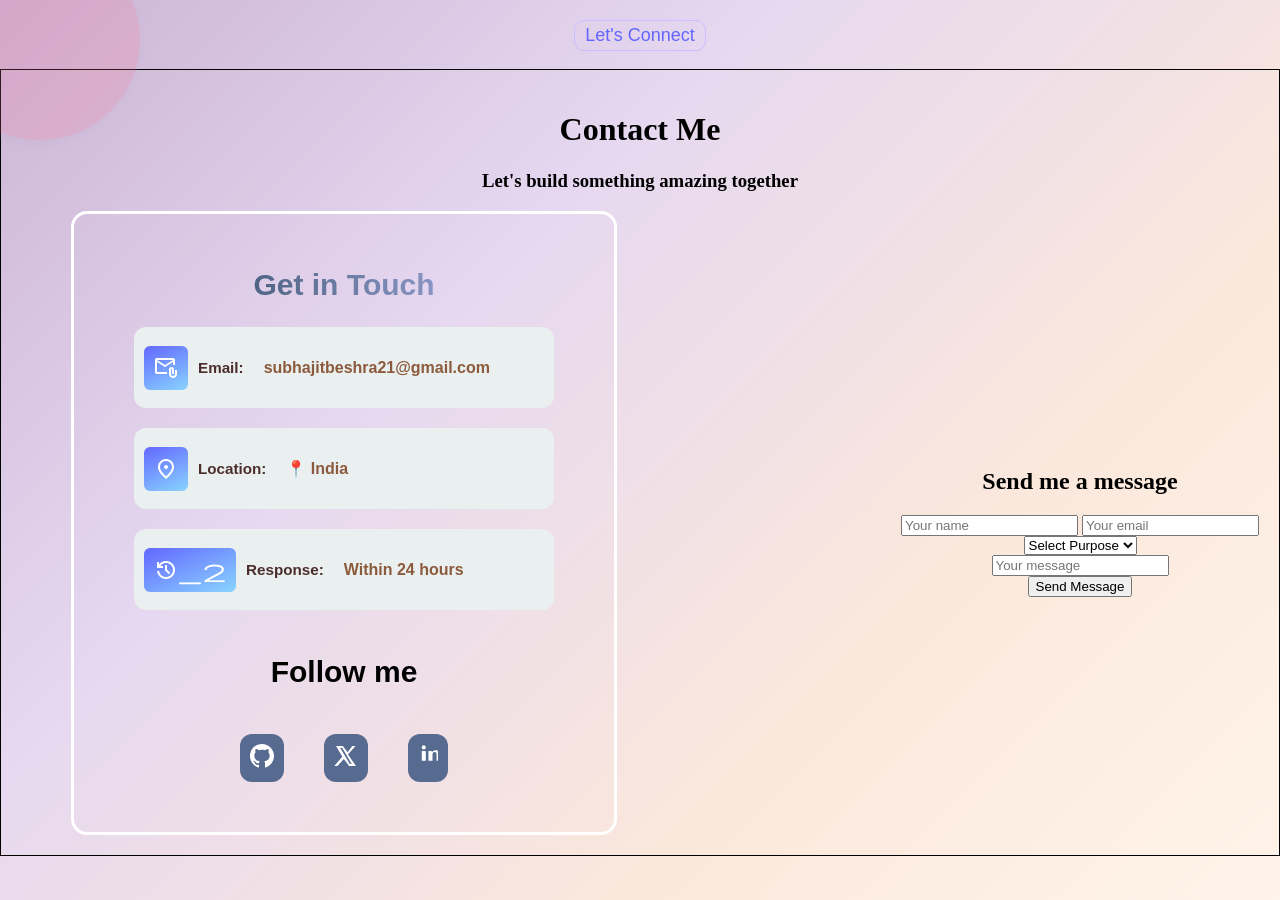
==== Contact.html @ 09c08ccc "Added new files successfully!" ====
<!DOCTYPE html>
<html lang="en">
<head>
    <meta charset="UTF-8">
    <meta name="viewport" content="width=device-width, initial-scale=1.0">
    <link href="https://fonts.googleapis.com/css2?family=Google+Sans:ital,opsz,wght@0,17..18,400..700;1,17..18,400..700&family=Montserrat:ital,wght@0,100..900;1,100..900&family=Nunito:ital,wght@0,200..1000;1,200..1000&family=Roboto:ital,wght@0,100..900;1,100..900&family=Saira+Stencil+One&family=Ubuntu:ital,wght@0,300;0,400;0,500;0,700;1,300;1,400;1,500;1,700&display=swap" rel="stylesheet"> 
    <link rel="stylesheet" href="https://fonts.googleapis.com/css2?family=Material+Symbols+Outlined" />
    <link rel="stylesheet" href="Contact.css">   
    <title>Contact Me</title>
</head>
<body>
    <div class="circle"></div>
    <p>Let's Connect</p>
    <div class="container">
        <div class="heading">
            <h1>Contact Me</h1>
            <h3>Let's build something amazing together</h3>
        </div>
        <div class="sub-container">
            <div class="box-1">
                <div class="get-touch">
                    <h2 class = "gradient-text">Get in Touch</h2>
                    <div class="contact-info">
                        <div class="c-email">
                            <div class="email-1">
                                <span class="material-symbols-outlined">
                                attach_email
                                </span>
                                <h3>Email:</h3>
                            </div>
                            <div class="email-2">
                                <h4>subhajitbeshra21@gmail.com</h4>
                            </div>
                        </div>
                        <div class="c-location">
                            <div class="location-1">
                                <span class="material-symbols-outlined">
                                    location_on
                                </span>
                                <h3>Location:</h3>
                            </div>
                            <div class="location-2">
                                <h4>📍 India</h4>
                            </div>
                        </div>
                        <div class="c-response">
                            <div class="hour-1">
                                <span class="material-symbols-outlined">
                                history_2
                                </span>
                                <h3>Response:</h3>
                            </div>
                            <div class="hour-2">
                                <h4>Within 24 hours</h4>
                            </div>
                        </div>
                    </div>
                </div>
                <div class="social-media">
                    <h2>Follow me</h2>
                    <div class="social-links">
                        <a href="https://github.com/Subhajit-Beshra" target="_blank" class="icon">
                            <svg xmlns="http://www.w3.org/2000/svg" viewBox="0 0 24 24" width="24" height="24" fill="currentColor">
                            <path d="M12 0C5.37 0 0 5.37 0 12c0 5.3 3.438 9.8 8.205 11.385.6.113.82-.258.82-.577 
                            0-.285-.01-1.04-.015-2.04-3.338.726-4.042-1.61-4.042-1.61-.546-1.387-1.333-1.756-1.333-1.756
                            -1.089-.744.084-.729.084-.729 1.205.084 1.838 1.236 1.838 1.236 1.07 1.835 2.807 1.305 
                            3.492.998.108-.776.418-1.305.762-1.605-2.665-.3-5.466-1.332-5.466-5.93 
                            0-1.31.468-2.38 1.235-3.22-.123-.303-.535-1.523.117-3.176 0 0 1.008-.322 3.3 
                            1.23a11.5 11.5 0 0 1 3.003-.404c1.02.005 2.047.138 3.003.404 
                            2.291-1.552 3.297-1.23 3.297-1.23.653 1.653.241 2.873.118 
                            3.176.77.84 1.233 1.91 1.233 3.22 0 4.61-2.804 5.625-5.475 
                            5.92.43.372.823 1.102.823 2.222 0 1.606-.015 2.898-.015 
                            3.293 0 .322.216.694.825.576C20.565 21.795 24 17.296 24 
                            12c0-6.63-5.373-12-12-12z"/>
                            </svg>
                        </a>
                        <a href="https://twitter.com/yourusername" target="_blank" class="icon">
                            <svg xmlns="http://www.w3.org/2000/svg" viewBox="0 0 24 24" width="24" height="24" fill="currentColor">
                            <path d="M18.244 2H21.5l-7.5 8.573L22 22h-6.828l-5.35-6.98L3.5 22H.244l8.02-9.166L2 2h6.828l4.84 
                            6.319L18.244 2zm-2.39 18h1.885L8.12 3.8H6.09L15.854 20z"/>
                            </svg>
                        </a>
                        <a href="https://www.linkedin.com/in/subhajit-beshra-b57b35360/">
                            <!-- LinkedIn (minimal) -->
                            <svg width="20" height="20" viewBox="0 0 24 24" fill="currentColor">
                            <path d="M6.94 6.5a2.44 2.44 0 1 1 0-4.88 2.44 2.44 0 0 1 0 4.88zM4.5 8.5h4.9V20h-4.9V8.5zm7.3 0h4.7v1.6h.1c.7-1.2 2.3-2.5 4.7-2.5 5 0 5.9 3.3 5.9 7.6V20h-4.9v-6.6c0-1.6 0-3.7-2.3-3.7s-2.6 1.8-2.6 3.6V20h-4.9V8.5z"/>
                            </svg>
                        </a>
                    </div>
                </div>
            </div>
        <div class="box-2">
            <div class="send-mess">
                <h2>Send me a message</h2>
            </div>
            <div class="mess-info">
                <div class="m-info1">
                    <input type="text" placeholder="Your name">
                    <input type="text" placeholder="Your email">
                </div>
                <div class="m-info2">
                    <select name="Subject" id="subject">
                        <option value="Purpose">Select Purpose</option>
                        <option value="Internship">Internship</option>
                        <option value="Project">Project</option>
                        <option value="Freelance">Freelance</option>
                    </select>
                </div>
            </div>
            <div class="message">
                <input type="text" placeholder="Your message">
            </div>
            <button id="sendBtn">Send Message</button>
        </div>
        </div>
    </div>   
</body>
</html>
---- Contact.css ----
body{
    padding: 0;
    margin: 0;
    box-sizing: border-box;
    text-align: center;
    min-height: 100vh;
    background: linear-gradient(135deg, #cbb4d4 0%, #e6d8f0 35%, #fbe8dc 70%, #fff4ea 100%);
    position: relative;
}
p{
    border: 1px solid #C9BEFF;
    display: inline-block;
    margin-top: 20px;
    border-radius: 10px;
    padding: 4px 10px;
    font-family: 'Inter', sans-serif;
    font-size: 18px;
    color: #6367FF;
    cursor: pointer;
    transition: all 0.3s ease;
}
p:hover{
    transform: translateY(-5px);
}
.circle{
    background-color: #F57799;
    border: none;
    opacity: 0.2;
    box-shadow: 0 4px 10px #BDA6CE ;
    border-radius: 50%;
    height: 200px;
    width: 200px;
    position: absolute;
    top: -60px;
    left: -60px;
}
.container{
    display: flex;
    flex-direction: column;
    align-items: center;
    border: 1px solid black;
    padding: 20px;
}
.sub-container{
    display: flex;
    flex-direction: row;
    justify-content: space-between;
    align-items: center;
    width: 100%;
}
.box-1{
    border-radius: 16px;
    border: 3px solid #fff;
    width: 500px;
    display: flex;
    flex-direction: column;
    justify-content: flex-start;
    padding: 20px;
    margin-left: 50px;
    box-shadow: 0 4px 10px #ACBAC4 0.6;
}
.get-touch, .social-media{
    padding: 10px;   
}
.get-touch h2, .social-media h2{
    font-family: 'Inter', sans-serif;
    font-size: 30px;
}
.gradient-text{
    background: linear-gradient(to right, #213C51, #B7BDF7) ;
    -webkit-background-clip: text;
    -webkit-text-fill-color: transparent;
}
.contact-info{
    display: flex;
    flex-direction: column;
    align-items: center;
    gap: 20px;
}
.c-email, .c-location, .c-response{
    display: flex;
    flex-direction: row;
    align-items: center;
    gap: 20px;
    border: none;
    background-color: #EAEFEF;
    border-radius: 12px;
    box-shadow: 0 4px 10px #576A8F 0.6;
    color: #8C5A3C;
    font-family: 'Inter', sans-serif;
    width: 400px;
    padding: 10px;
}
.email-1, .location-1, .hour-1{
    display: flex;
    flex-direction: row;
    align-items: center;
    gap: 10px;
    font-family: 'Inter', sans-serif;
    font-size: 13px;
    color: #4B2E2B;
}
.email-1 span, .location-1 span, .hour-1 span{
    font-size: 24px;
    background: linear-gradient(155deg,#6367FF, #89D4FF);
    color: #fff;
    padding: 10px;
    border-radius: 6px;
}
.social-links{
    display: flex;
    flex-direction: row;
    justify-content: center;
    gap: 40px;
    padding: 20px;
}
.social-links a{
    color: white;
    background-color: #576A8F;
    font-size: 15px;
    padding: 10px;
    border-radius: 12px;
    cursor: pointer;
    transition: all 0.3s ease;
}
.social-links a:hover{
    transform: translateY(-5px);
}
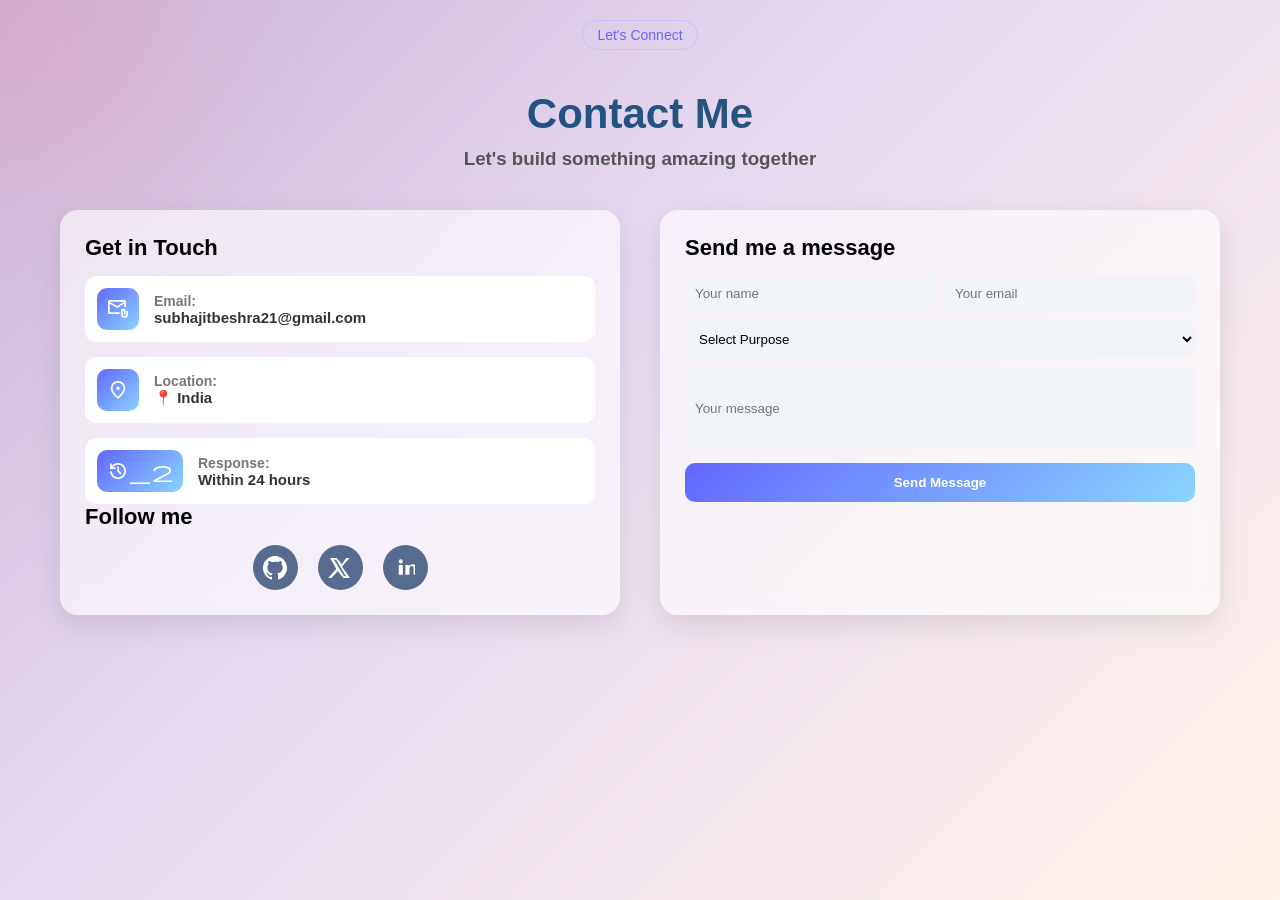
==== commit c97bcd1c: "Contact files added successfully!" ====
--- a/Contact.html
+++ b/Contact.html
@@ -13,7 +13,7 @@
     <p>Let's Connect</p>
     <div class="container">
         <div class="heading">
-            <h1>Contact Me</h1>
+            <h1 class="grad-text">Contact Me</h1>
             <h3>Let's build something amazing together</h3>
         </div>
         <div class="sub-container">
@@ -26,9 +26,9 @@
                                 <span class="material-symbols-outlined">
                                 attach_email
                                 </span>
-                                <h3>Email:</h3>
                             </div>
                             <div class="email-2">
+                                <h3>Email:</h3>
                                 <h4>subhajitbeshra21@gmail.com</h4>
                             </div>
                         </div>
@@ -37,9 +37,9 @@
                                 <span class="material-symbols-outlined">
                                     location_on
                                 </span>
-                                <h3>Location:</h3>
                             </div>
                             <div class="location-2">
+                                <h3>Location:</h3>
                                 <h4>📍 India</h4>
                             </div>
                         </div>
@@ -48,9 +48,9 @@
                                 <span class="material-symbols-outlined">
                                 history_2
                                 </span>
-                                <h3>Response:</h3>
                             </div>
                             <div class="hour-2">
+                                <h3>Response:</h3>
                                 <h4>Within 24 hours</h4>
                             </div>
                         </div>
--- a/Contact.css
+++ b/Contact.css
@@ -1,129 +1,237 @@
-body{
-    padding: 0;
-    margin: 0;
-    box-sizing: border-box;
-    text-align: center;
-    min-height: 100vh;
-    background: linear-gradient(135deg, #cbb4d4 0%, #e6d8f0 35%, #fbe8dc 70%, #fff4ea 100%);
-    position: relative;
-}
-p{
-    border: 1px solid #C9BEFF;
-    display: inline-block;
-    margin-top: 20px;
-    border-radius: 10px;
-    padding: 4px 10px;
-    font-family: 'Inter', sans-serif;
-    font-size: 18px;
-    color: #6367FF;
-    cursor: pointer;
-    transition: all 0.3s ease;
-}
-p:hover{
-    transform: translateY(-5px);
-}
-.circle{
-    background-color: #F57799;
-    border: none;
-    opacity: 0.2;
-    box-shadow: 0 4px 10px #BDA6CE ;
-    border-radius: 50%;
-    height: 200px;
-    width: 200px;
-    position: absolute;
-    top: -60px;
-    left: -60px;
-}
-.container{
-    display: flex;
+/* RESET */
+* {
+  margin: 0;
+  padding: 0;
+  box-sizing: border-box;
+}
+
+/* BODY */
+body {
+  font-family: 'Inter', sans-serif;
+  min-height: 100vh;
+  background: linear-gradient(135deg, #cbb4d4 0%, #e6d8f0 40%, #fff4ea 100%);
+  display: flex;
+  flex-direction: column;
+  align-items: center;
+}
+
+/* TOP TAG */
+p {
+  border: 1px solid #c9beff;
+  margin-top: 20px;
+  border-radius: 20px;
+  padding: 6px 14px;
+  font-size: 14px;
+  color: #6367ff;
+  transition: 0.3s;
+}
+
+p:hover {
+  transform: translateY(-4px);
+}
+
+/* BACKGROUND CIRCLE */
+.circle {
+  position: absolute;
+  width: 250px;
+  height: 250px;
+  background: #f57799;
+  opacity: 0.2;
+  filter: blur(80px);
+  top: -80px;
+  left: -80px;
+  border-radius: 50%;
+}
+
+/* CONTAINER */
+.container {
+  width: 100%;
+  max-width: 1200px;
+  padding: 40px 20px;
+}
+
+/* HEADING */
+.heading {
+  text-align: center;
+  margin-bottom: 40px;
+}
+
+.heading h1 {
+  font-size: 42px;
+  font-weight: 700;
+}
+
+.grad-text {
+  background: linear-gradient(to right, #134e8e, #355872);
+  -webkit-background-clip: text;
+  -webkit-text-fill-color: transparent;
+}
+
+.heading h3 {
+  color: #555;
+  margin-top: 10px;
+}
+
+/* MAIN LAYOUT */
+.sub-container {
+  display: flex;
+  gap: 40px;
+  flex-wrap: wrap;
+}
+
+/* BOTH BOXES */
+.box-1,
+.box-2 {
+  flex: 1;
+  min-width: 320px;
+  background: rgba(255, 255, 255, 0.6);
+  backdrop-filter: blur(12px);
+  border-radius: 18px;
+  padding: 25px;
+  box-shadow: 0 10px 30px rgba(0, 0, 0, 0.1);
+}
+
+/* TITLES */
+.get-touch h2,
+.social-media h2,
+.send-mess h2 {
+  margin-bottom: 15px;
+  font-size: 22px;
+}
+
+/* CONTACT INFO */
+.contact-info {
+  display: flex;
+  flex-direction: column;
+  gap: 15px;
+}
+
+.c-email,
+.c-location,
+.c-response {
+  display: flex;
+  align-items: center;
+  gap: 15px;
+  background: #ffffff;
+  padding: 12px;
+  border-radius: 12px;
+  transition: 0.3s;
+}
+
+.c-email:hover,
+.c-location:hover,
+.c-response:hover {
+  transform: translateY(-3px);
+}
+
+/* ICONS */
+.email-1 span,
+.location-1 span,
+.hour-1 span {
+  font-size: 22px;
+  padding: 10px;
+  border-radius: 10px;
+  background: linear-gradient(135deg, #6367ff, #89d4ff);
+  color: white;
+}
+
+/* TEXT */
+.email-2,
+.location-2,
+.hour-2 {
+  display: flex;
+  flex-direction: column;
+  align-items: flex-start;
+}
+
+.email-2 h3,
+.location-2 h3,
+.hour-2 h3 {
+  font-size: 14px;
+  color: #777;
+}
+
+.email-2 h4,
+.location-2 h4,
+.hour-2 h4 {
+  font-size: 15px;
+  color: #333;
+}
+
+/* SOCIAL */
+.social-links {
+  display: flex;
+  justify-content: center;
+  gap: 20px;
+  margin-top: 15px;
+}
+
+.social-links a {
+  width: 45px;
+  height: 45px;
+  background: #576a8f;
+  display: flex;
+  align-items: center;
+  justify-content: center;
+  border-radius: 50%;
+  color: white;
+  transition: 0.3s;
+}
+
+.social-links a:hover {
+  background: #6367ff;
+  transform: scale(1.1);
+}
+
+/* FORM */
+.m-info1 {
+  display: flex;
+  gap: 10px;
+  margin-bottom: 10px;
+}
+
+.m-info1 input {
+  flex: 1;
+}
+
+input,
+select {
+  width: 100%;
+  padding: 10px;
+  border-radius: 8px;
+  border: none;
+  outline: none;
+  background: #f1f5f9;
+}
+
+/* MESSAGE */
+.message input {
+  margin-top: 10px;
+  height: 80px;
+}
+
+/* BUTTON */
+button {
+  margin-top: 15px;
+  width: 100%;
+  padding: 12px;
+  border: none;
+  border-radius: 10px;
+  background: linear-gradient(135deg, #6367ff, #89d4ff);
+  color: white;
+  font-weight: 600;
+  cursor: pointer;
+  transition: 0.3s;
+}
+
+button:hover {
+  transform: translateY(-3px);
+  box-shadow: 0 8px 20px rgba(99, 103, 255, 0.4);
+}
+
+/* RESPONSIVE */
+@media (max-width: 768px) {
+  .sub-container {
     flex-direction: column;
-    align-items: center;
-    border: 1px solid black;
-    padding: 20px;
-}
-.sub-container{
-    display: flex;
-    flex-direction: row;
-    justify-content: space-between;
-    align-items: center;
-    width: 100%;
-}
-.box-1{
-    border-radius: 16px;
-    border: 3px solid #fff;
-    width: 500px;
-    display: flex;
-    flex-direction: column;
-    justify-content: flex-start;
-    padding: 20px;
-    margin-left: 50px;
-    box-shadow: 0 4px 10px #ACBAC4 0.6;
-}
-.get-touch, .social-media{
-    padding: 10px;   
-}
-.get-touch h2, .social-media h2{
-    font-family: 'Inter', sans-serif;
-    font-size: 30px;
-}
-.gradient-text{
-    background: linear-gradient(to right, #213C51, #B7BDF7) ;
-    -webkit-background-clip: text;
-    -webkit-text-fill-color: transparent;
-}
-.contact-info{
-    display: flex;
-    flex-direction: column;
-    align-items: center;
-    gap: 20px;
-}
-.c-email, .c-location, .c-response{
-    display: flex;
-    flex-direction: row;
-    align-items: center;
-    gap: 20px;
-    border: none;
-    background-color: #EAEFEF;
-    border-radius: 12px;
-    box-shadow: 0 4px 10px #576A8F 0.6;
-    color: #8C5A3C;
-    font-family: 'Inter', sans-serif;
-    width: 400px;
-    padding: 10px;
-}
-.email-1, .location-1, .hour-1{
-    display: flex;
-    flex-direction: row;
-    align-items: center;
-    gap: 10px;
-    font-family: 'Inter', sans-serif;
-    font-size: 13px;
-    color: #4B2E2B;
-}
-.email-1 span, .location-1 span, .hour-1 span{
-    font-size: 24px;
-    background: linear-gradient(155deg,#6367FF, #89D4FF);
-    color: #fff;
-    padding: 10px;
-    border-radius: 6px;
-}
-.social-links{
-    display: flex;
-    flex-direction: row;
-    justify-content: center;
-    gap: 40px;
-    padding: 20px;
-}
-.social-links a{
-    color: white;
-    background-color: #576A8F;
-    font-size: 15px;
-    padding: 10px;
-    border-radius: 12px;
-    cursor: pointer;
-    transition: all 0.3s ease;
-}
-.social-links a:hover{
-    transform: translateY(-5px);
-}
- 
+  }
+}
